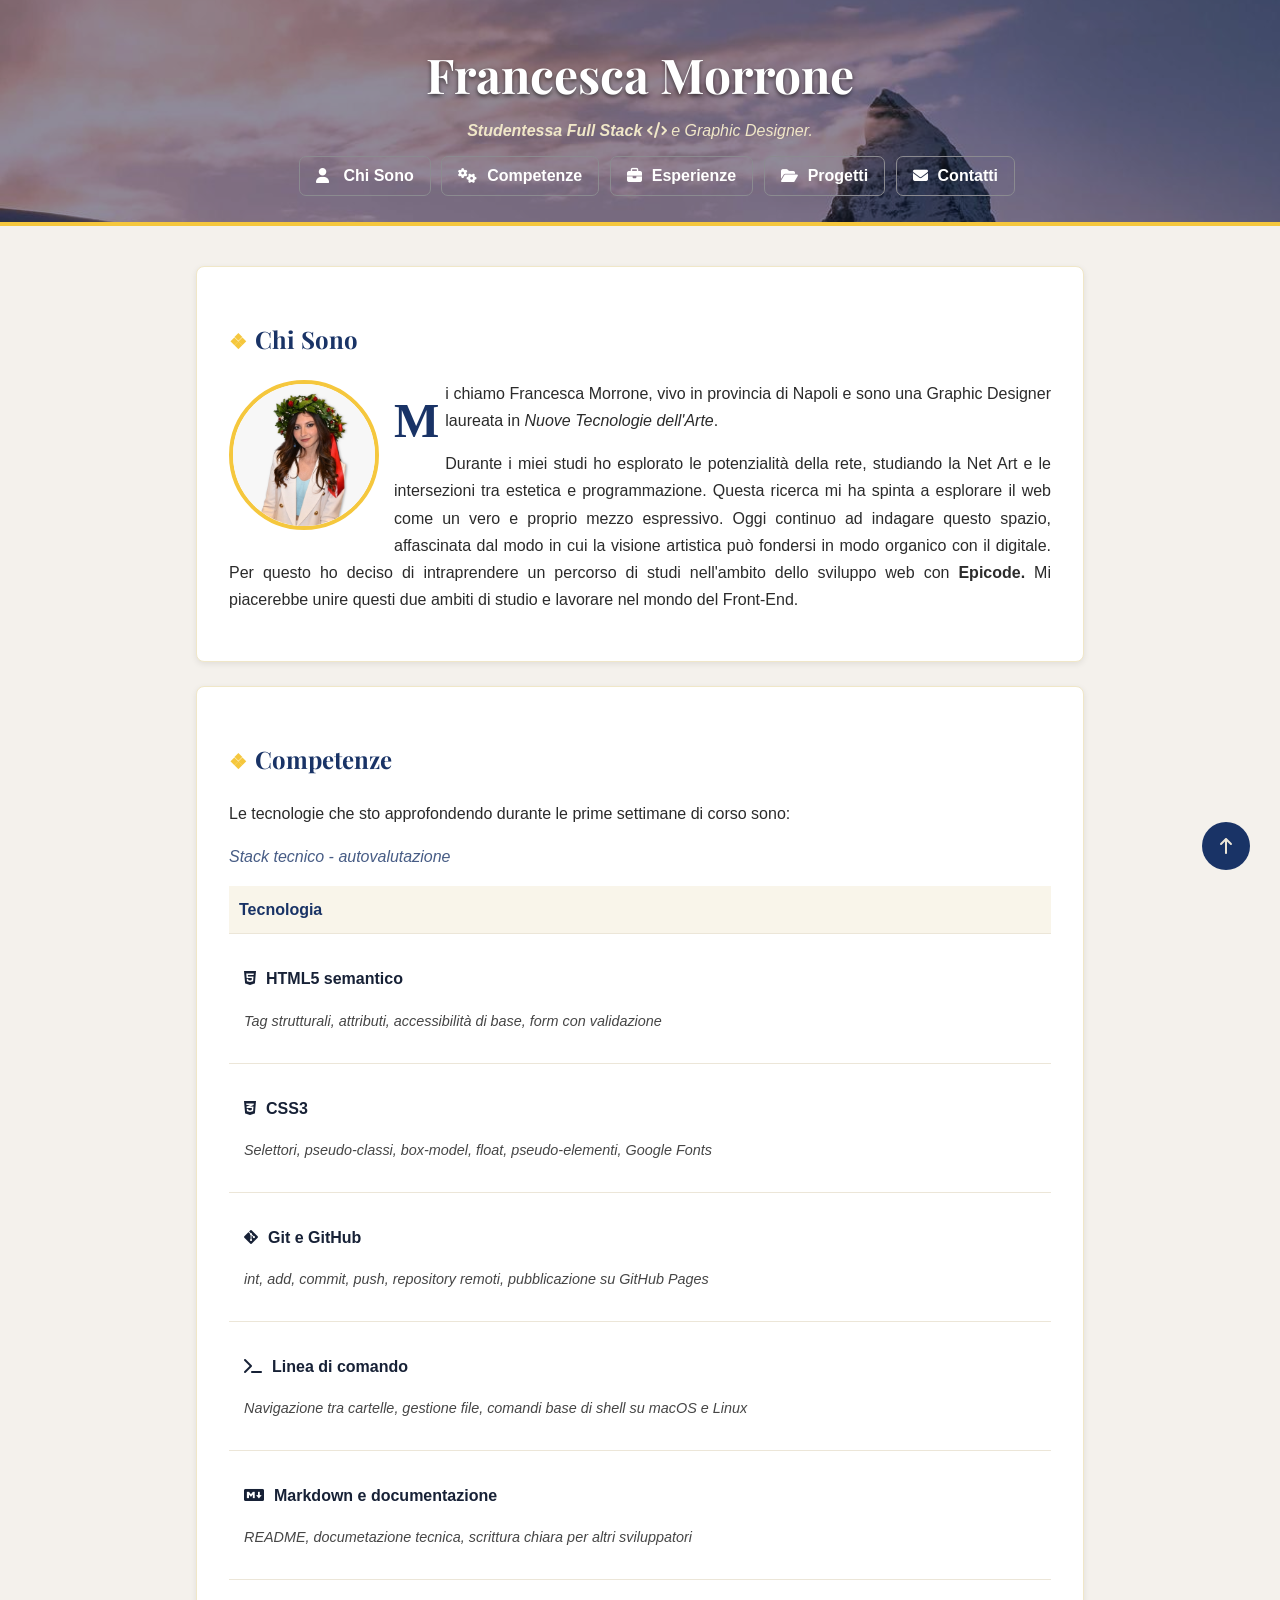
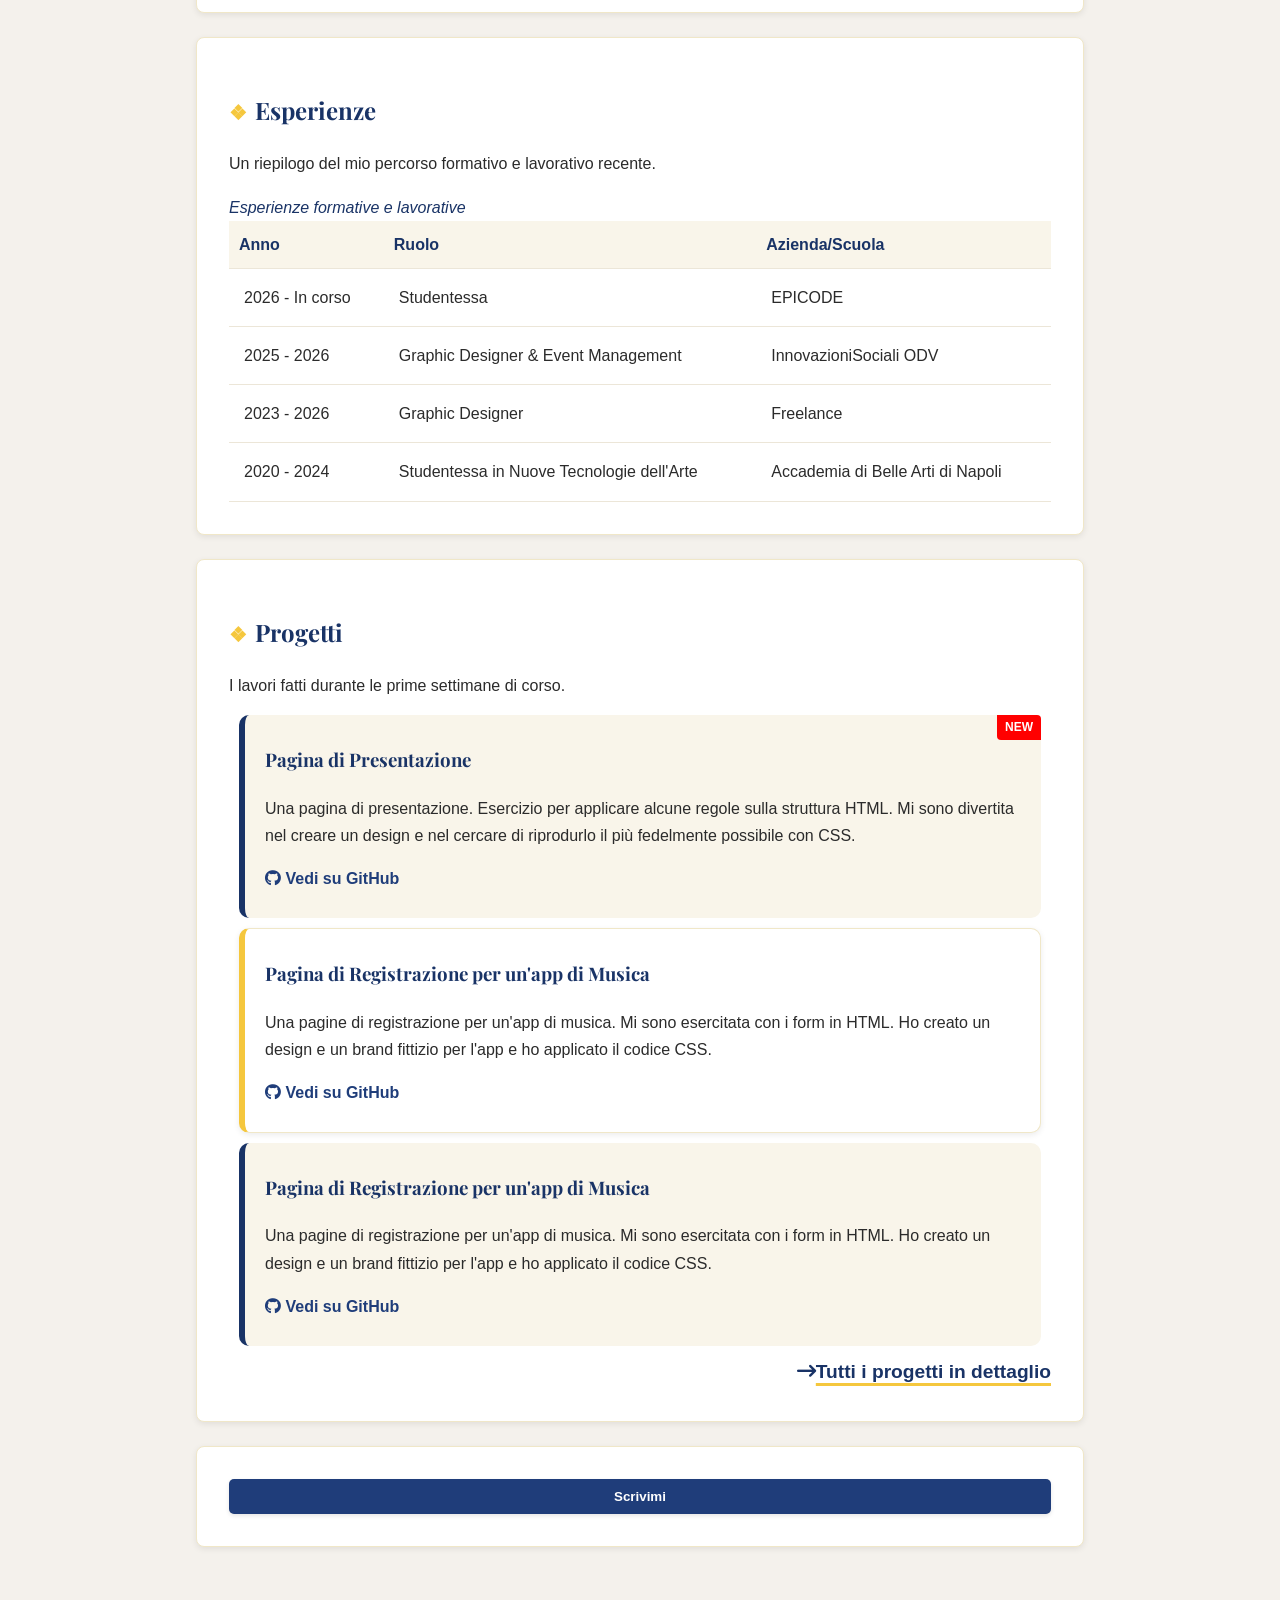
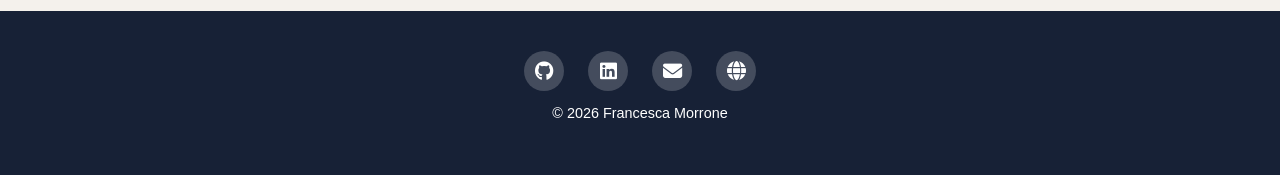
==== index.html @ 11be0e14 "start" ====
<!DOCTYPE html>
<html lang="it">

<head>
    <meta charset="UTF-8">
    <meta name="viewport" content="width=device-width, initial-scale=1.0">
    <title>Portfolio di Francesca Morrone</title>
    <link rel="stylesheet" href="assets/CSS/style.css" />
    <link rel="stylesheet" href="https://cdnjs.cloudflare.com/ajax/libs/font-awesome/6.5.2/css/all.min.css" />
</head>

<body>

    <!--blocco header-->
    <header id="site-header">
        <h1 id="start">Francesca Morrone</h1>
        <p class="tagline"><strong>Studentessa Full Stack <i class="fa-solid fa-code"></i></strong> e Graphic Designer.
        </p>
        <!--blocco nav-->
        <nav>
            <ul>
                <li><a href="#chi-sono"><i class="navbar-icons fa-solid fa-user"></i> Chi Sono</a></li>
                <li><a href="#competenze"><i class="navbar-icons fa-solid fa-gears"></i>Competenze</a></li>
                <li><a href="#esperienze"><i class="navbar-icons fa-solid fa-briefcase"></i>Esperienze</a></li>
                <li><a href="#progetti"><i class="navbar-icons fa-sharp fa-solid fa-folder-open"></i>Progetti</a></li>
                <li><a href="#contatti"><i class="navbar-icons fa-solid fa-envelope"></i>Contatti</a></li>
            </ul>
        </nav>
    </header>

    <!--blocco main-->
    <main>
        <!--section "chi sono"-->
        <section id="chi-sono">
            <h2>Chi Sono</h2>

            <img src="assets/IMG/avatar.png" alt="foto profilo" class="avatar" />

            <div>
                <p>Mi chiamo Francesca Morrone, vivo in provincia di Napoli e sono una Graphic Designer laureata in
                    <em>Nuove Tecnologie dell'Arte</em>.
                </p>
                <p>Durante i miei studi ho esplorato le potenzialità della rete, studiando la Net Art e le intersezioni
                    tra
                    estetica e programmazione. Questa ricerca mi ha spinta a esplorare il web come un vero e proprio
                    mezzo
                    espressivo. Oggi continuo ad indagare questo spazio, affascinata dal modo in cui la visione
                    artistica
                    può fondersi in modo organico con il digitale. Per questo ho deciso di intraprendere un percorso di
                    studi nell'ambito dello sviluppo web con <strong>Epicode.</strong> Mi piacerebbe unire questi due
                    ambiti
                    di studio e lavorare nel mondo del Front-End.</p>
            </div>
        </section>

        <!--section "competenze"-->
        <section id="competenze">
            <h2>Competenze</h2>
            <p>Le tecnologie che sto approfondendo durante le prime settimane di corso sono:</p>
            <p>Stack tecnico - autovalutazione</p>

            <div class="table-wrapper">
                <table class="tabella-competenze">
                    <thead>
                        <tr>
                            <th>Tecnologia</th>
                            <!-- <th>Livello</th> -->
                        </tr>
                    </thead>

                    <tbody>
                        <tr>
                            <td>
                                <p><i class="fa-brands fa-html5"></i>HTML5 semantico</p>
                                <p>Tag strutturali, attributi, accessibilità di base, form con validazione</p>
                            </td>
                            <!-- <td>
                            <div class="gray-bar">
                                <div class="first-bar"></div>
                            </div>
                        </td> -->
                        </tr>
                        <tr>
                            <td>
                                <p><i class="fa-brands fa-css3-alt"></i>CSS3</p>
                                <p>Selettori, pseudo-classi, box-model, float, pseudo-elementi, Google Fonts</p>
                            </td>
                            <!-- <td>
                            <div class="gray-bar">
                                <div class="second-bar"></div>
                            </div>
                        </td> -->
                        </tr>
                        <tr>
                            <td>
                                <p><i class="fa-brands fa-git-alt"></i>Git e GitHub</p>
                                <p>int, add, commit, push, repository remoti, pubblicazione su GitHub Pages</p>
                            </td>
                            <!-- <td>
                            <div class="gray-bar">
                                <div class="third-bar"></div>
                            </div>
                        </td> -->
                        </tr>
                        <tr>
                            <td>
                                <p><i class="fa-sharp fa-solid fa-terminal"></i>Linea di comando</p>
                                <p>Navigazione tra cartelle, gestione file, comandi base di shell su macOS e Linux</p>
                            </td>
                            <!-- <td>
                            <div class="gray-bar">
                                <div class="fifth-bar"></div>
                            </div>
                        </td> -->
                        </tr>
                        <tr>
                            <td>
                                <p><i class="fa-brands fa-markdown"></i>Markdown e documentazione</p>
                                <p>README, documetazione tecnica, scrittura chiara per altri sviluppatori</p>
                            </td>
                            <!-- <td>
                            <div class="gray-bar">
                                <div class="fifth-bar"></div>
                            </div>
                        </td> -->
                        </tr>
                    </tbody>
                </table>
            </div>

        </section>

        <!--section "esperienze"-->
        <section id="esperienze">
            <h2>Esperienze</h2>
            <p>Un riepilogo del mio percorso formativo e lavorativo recente.</p>

            <div class="table-wrapper">
                <table class="tabella-esperienze">
                    <caption>Esperienze formative e lavorative</caption>
                    <thead>
                        <tr>
                            <th>Anno</th>
                            <th>Ruolo</th>
                            <th>Azienda/Scuola</th>
                        </tr>
                    </thead>
                    <tbody>
                        <tr>
                            <td>2026 - In corso</td>
                            <td>Studentessa</td>
                            <td>EPICODE</td>
                        </tr>
                        <tr>
                            <td>2025 - 2026</td>
                            <td>Graphic Designer & Event Management</td>
                            <td>InnovazioniSociali ODV</td>
                        </tr>
                        <tr>
                            <td>2023 - 2026</td>
                            <td>Graphic Designer</td>
                            <td>Freelance</td>
                        </tr>
                        <tr>
                            <td>2020 - 2024</td>
                            <td>Studentessa in Nuove Tecnologie dell'Arte</td>
                            <td>Accademia di Belle Arti di Napoli</td>
                        </tr>
                    </tbody>
                </table>
            </div>
        </section>

        <!--section "Progetti"-->
        <section id="progetti">

            <h2>Progetti</h2>
            <p>I lavori fatti durante le prime settimane di corso.</p>

            <!--profetto n1-->
            <div class="card-progetto">
                <h3>Pagina di Presentazione</h3>
                <p>Una pagina di presentazione. Esercizio per applicare alcune regole sulla struttura HTML. Mi sono
                    divertita nel creare un design e nel cercare di riprodurlo il più fedelmente possibile con CSS.</p>
                <p><a class="github" href="https://github.com/francescamorrone/epicode-challenge-n1" target="_blank"><i
                            class="fa-brands fa-github"></i> Vedi su GitHub</a>
                </p>
            </div>
            <!--progetti n2-->
            <div class="card-progetto">
                <h3>Pagina di Registrazione per un'app di Musica</h3>
                <p>Una pagine di registrazione per un'app di musica. Mi sono esercitata con i form in HTML. Ho creato un
                    design e un brand fittizio per l'app e ho applicato il codice CSS.</p>
                <p><a class="github" href="https://github.com/francescamorrone/epicode-challenge-n2" target="_blank"><i
                            class="fa-brands fa-github"></i> Vedi su GitHub</a>
                </p>
            </div>
            <!--progetto n3-->
            <div class="card-progetto">
                <h3>Pagina di Registrazione per un'app di Musica</h3>
                <p>Una pagine di registrazione per un'app di musica. Mi sono esercitata con i form in HTML. Ho creato un
                    design e un brand fittizio per l'app e ho applicato il codice CSS.</p>
                <p><a class="github" href="https://github.com/francescamorrone/epicode-challenge-n2" target="_blank"><i
                            class="fa-brands fa-github"></i> Vedi su GitHub</a>
                </p>
            </div>
            <a id="other-projects" href="tutti-i-progetti.html"><i class="fa-solid fa-arrow-right-long"></i>Tutti i
                progetti in dettaglio</a>
        </section>

        <!--section "contatti"-->
        <section>
            <button id="apri-contatti">Scrivimi</button>
        </section>

    </main>

    <div id="overlay-contatti" class="overlay" hidden>
        <div class="modal">
            <button class="close" id="chiusi-contatti"><i class="fa-solid fa-x"></i></button>

            <h2 id="contatti">Contattami</h2>
            <p>Compila il form per scrivermi. Ti rispondo entro 24 ore.</p>

            <form action="#" method="POST">

                <label for="name">Nome</label>
                <br />
                <input type="text" id="name" placeholder="es. Mario Rossi" name="name" required>
                </br> <br />

                <label for="email">Email</label>
                </br>
                <input type="email" placeholder="es. email@gmail.it" name="email" required>
                </br><br />

                <label for="reason-contact">Motivo del contatto</label>
                </br>
                <select id="reason-contact" name="reason-contact">
                    <option value="" selected></option>
                    <option value="work">Lavorativo</option>
                    <option value="collab">Collaborazione</option>
                    <option value="question">Domande</option>
                </select>
                </br><br />

                <label for="date">Data preferita per la risposta</label>
                </br>
                <input type="date" id="date" name="date">
                </br><br />

                <label for="message">Messaggio</label>
                </br>
                <textarea name="message" id="message" rows="5" required
                    placeholder="Scrivi qui il tuo messaggio..."></textarea>
                </br></br>

                <input type="checkbox" id="accept" name="accept" required>
                <label for="accept">Accetto di essere ricontattato</label>
                </br><br />

                <button type="submit" id="submit-form"><i
                        class="button-icon fa-sharp fa-solid fa-paper-plane"></i>Invia</button>

            </form>
        </div>
    </div>

    <a href="#" class="back-to-top" aria-label="Torna in cima">
        <svg xmlns="http://www.w3.org/2000/svg" width="20" height="20" fill="currentColor"
            viewBox="0 0 640 640"><!--!Font Awesome Free v7.3.1 by @fontawesome - https://fontawesome.com License - https://fontawesome.com/license/free Copyright 2026 Fonticons, Inc.-->
            <path
                d="M342.6 73.4C330.1 60.9 309.8 60.9 297.3 73.4L137.3 233.4C124.8 245.9 124.8 266.2 137.3 278.7C149.8 291.2 170.1 291.2 182.6 278.7L288 173.3L288 544C288 561.7 302.3 576 320 576C337.7 576 352 561.7 352 544L352 173.3L457.4 278.7C469.9 291.2 490.2 291.2 502.7 278.7C515.2 266.2 515.2 245.9 502.7 233.4L342.7 73.4z" />
        </svg>
        </svg></a>

    <!--blocco footer-->
    <footer id="site-footer">
        <div id="footer-icons">
            <a href="#"><i class="fa-brands fa-github"></i></a>
            <a href="#"><i class="fa-brands fa-linkedin"></i></a>
            <a href="#"><i class="fa-solid fa-envelope"></i></a>
            <a href="#"><i class="fa-solid fa-globe"></i></a>
        </div>
        <p>© 2026 Francesca Morrone</p>
    </footer>
    <script src="assets/JS/script.js"></script>
</body>

</html>
---- assets/CSS/style.css ----
@import url('https://fonts.googleapis.com/css2?family=Playfair+Display:ital,wght@0,400..900;1,400..900&display=swap');

*,
*::before,
*::after {
    box-sizing: border-box;
}

html,
body {
    margin: 0;
    padding: 0;
    font-family: 'Inter', Arial, sans-serif;
    font-size: 16px;
    background-color: #f4f1ec;
    color: #2b2b2b;
    scroll-behavior: smooth;
}


::-webkit-scrollbar {
    width: 6px; /* Larghezza della barra di scorrimento verticale */
}

::-webkit-scrollbar-track {
    background: transparent;
    margin-block: 20px; 
}

::-webkit-scrollbar-thumb {
    background: #c5b476;
    border-radius: 10px;
}


img {
    max-width: 100%;
    height: auto;
}

.back-to-top {
    position: fixed;
    bottom: 30px;
    right: 30px;
    width: 48px;
    height: 48px;
    border-radius: 50%;
    background-color: #193366;
    color: #ECE6D8;
    z-index: 50;
    display: flex;
    justify-content: center;
    align-items: center;
    text-decoration: none;
}

.overlay {
    position: fixed;
    top: 0;
    left: 0;
    right: 0;
    bottom: 0;
    background: rgba(0, 0, 0, 0.5);
    z-index: 1000;

}

.modal {
    position: absolute;
    top: 50%;
    left: 50%;
    transform: translate(-50%, -50%);
    border-radius: 20px;
    box-shadow: 0 0 100px rgba(0, 0, 0, 0.5);
    border: 2px solid rgba(255, 255, 255, 0.18);
    background-color: #ECE6D8;
    padding: 30px 20px 20px 20px; 
    display: flex;
    align-items: center;
    justify-content: flex-start; 
    flex-direction: column;
    width: 90%;
    max-width: 480px;
    max-height: 90vh;
    overflow-y: auto; 
}

.modal label {
    font-size: 0.85rem;
    margin-top: 10px;
    margin-bottom: 3px;
}

.overlay[hidden] {
    display: none;
}

.close {
    position: absolute;
    top: 15px; 
    right: 15px;
    background: rgba(230, 109, 90, 0.285);
    color: rgb(206, 31, 31);
    font-size: 0.8rem;
    width: 25px;
    height: 25px; 
    padding: 0;
    border-radius: 50%;
    border: none;
    display: flex;
    justify-content: center;
    align-items: center;
    cursor: pointer;
	 transition: all 0.2s ease;
}

.close:hover {
    transform: scale(1.2);
    background-color: rgba(240, 95, 95, 0.822);
    color: white;
}

main {
    max-width: 920px;
    margin: 0 auto;
    padding: 40px 16px;
    line-height: 1.7;
}

main section {
    padding: 16px;
}

header {
    background-color: rgb(144, 144, 165);
    background-image: url(../IMG/header-bg.jpg);
    background-blend-mode: multiply;
    background-size: cover;
    background-position: center;
    color: #fff;
    text-align: center;
    /* padding: 60px 20px 40px; */
    padding: 20px 16px 20px;
    border-bottom: 4px solid hsl(45, 90%, 60%);
    position: sticky;
    top: 0;
    z-index: 100;
}

#site-header h1 {
    font-size: clamp(1.5rem,
            4vw,
            3rem);
    text-shadow: 0 2px 4px rgba(0, 0, 0, 0.6);
    margin-bottom: auto;
    color: #fff;
    font-family: 'Playfair Display', Georgia, serif;
}

h2,
h3 {
    font-family: 'Playfair Display', Georgia, serif;
    color: #193366;
}

nav a {
    color: #fff;
    font-weight: bold;
    text-decoration: none;
    border: 1px solid #8b8b90;
    padding: 10px 16px;
    border-radius: 7px;
    display: inline-block;
}

nav a:hover {
    background-color: hsl(45, 90%, 60%);
    color: #193366;
}

#site-header nav li {
    list-style-type: none;
    display: inline;
}

nav li {
    list-style-type: none;
}

#site-header nav li:not(#competenze) {
    margin-right: 6px;
}

.tagline {
    font-style: italic;
    color: #F0E7C8;
}

/*icone navbar*/
.navbar-icons,
.button-icon {
    font-size: 15px;
    padding-right: 10px;
}


/*cards*/
main section {
    padding: 32px;
    margin-bottom: 24px;
    background-color: #fff;
    border: 1px solid #F0E7C8;
    border-radius: 8px;
    box-shadow: 0 2px 6px rgba(0, 0, 0, 0.08);
}

/* main section:first-child {
    margin-top: -100px;
} */

/*rombo*/
main section h2::before {
    content: '\2756';
    color: hsl(45, 90%, 60%);
    padding-right: 8px;
    font-size: 20px;
}


/*sezione "chi sono"*/

.avatar {
    width: 150px;
    height: 150px;
    border: 4px solid hsl(45, 90%, 60%);
    border-radius: 50%;
    display: block;
    margin: 0 auto 16px;
}

#competenze {
    clear: both;
}

#chi-sono {
    background-color: #ffffff;
    text-align: justify;
}

#chi-sono p:first-of-type::first-letter {
    font-size: 3rem;
    font-family: 'Inter';
    float: left;
    font-weight: bold;
    margin-right: 6px;
    color: #193366;
}

/*sezione competenze*/

#competenze td p:first-child {
    color: #172136;
    font-weight: bold;
}

#competenze p:nth-child(3) {
    color: #475C85;
    font-style: italic;
}

.tabella-competenze p:nth-child(2) {
    color: rgb(70, 70, 70);
    font-style: italic;
    font-size: 0.9rem;
}

table,
#esperienza {
    width: 100%;
    border-collapse: collapse;
}


.tabella-competenze {
    border-bottom: 1px solid #ECE6D8;
    padding: 15px;
}

td {
    border-bottom: 1px solid #ECE6D8;
    padding: 15px;
}

th {
    color: #193366;
    text-align: left;
    background-color: #F9F5EA;
    padding: 10px;
    border-bottom: 1px solid #ECE6D8;
}


.tabella-competenze tr th:first-child {
    width: 40%;
}

.tabella-competenze tr th:last-child {
    width: 60%;
}

.tabella-competenze i {
    padding-right: 10px;
}

/* .gray-bar {
    height: 15px;
    border-radius: 20px;
    background-color: #ECE6D8;
}

.first-bar,
.second-bar,
.third-bar,
.forth-bar,
.fifth-bar {
    height: 15px;
    border-radius: 20px;
    width: 80%;
    background-color: hsl(45, 90%, 60%);
}

.second-bar {
    width: 70%;
}

.third-bar {
    width: 50%;
}

.forth-bar {
    width: 40%;
}

.fifth-bar {
    width: 60%;
} */

#esperienze caption {
    text-align: left;
    color: #193366;
    font-style: italic;
}

/*progetti*/

.github {
    color: #1F3D7A;
    font-weight: bold;
    text-decoration: none;
}

.github:hover {
    border-bottom: 3px solid hsl(45, 90%, 60%);
    ;
}

.card-progetto {
    position: relative;
}

#progetti div:first-of-type h3::after {
    content: "NEW";
    font-family: 'Inter', Arial, sans-serif;
    padding: 2px 8px;
    margin-left: 12px;
    background-color: red;
    color: #ffffff;
    border-radius: 0 4px 0 4px;
    font-size: 0.75rem;
    position: absolute;
    top: 0;
    right: 0;
}

#other-projects {
    display: block;
    text-align: right;
    color: #193366;
    font-weight: bold;
    font-size: 1.2rem;
    text-decoration: underline;
    text-decoration-thickness: 3px;
    text-decoration-color: hsl(45, 90%, 60%);
    text-underline-offset: 5px;
}

#other-projects:visited {
    color: #193366;
}


#progetti div:nth-of-type(odd) {
    background-color: #F9F5EA;
    border-radius: 10px;
    padding: 10px 20px;
    margin: 10px;
    border-left: 6px solid #193366;
}

#progetti div:nth-of-type(even) {
    background-color: #fff;
    box-shadow: 0 2px 6px rgba(0, 0, 0, 0.08);
    border: 1px solid #F0E7C8;
    border-radius: 10px;
    padding: 10px 20px;
    margin: 10px;
    border-left: 6px solid hsl(45, 90%, 60%);
}

/*form*/

form {
    width: 100%;
}

label:not(:last-of-type) {
    font-weight: bold;
    color: #1F3D7A;
}

input,
textarea,
select {
    font-size: 16px;
    width: 100%;
    background-color: #f4f1ec;
    border-style: none;
    border: 1px solid #b6af9d;
    padding: 10px;
    border-radius: 5px;
}

input:focus,
textarea:focus,
select:focus {
    background-color: #fff;
    border: 1px solid #193366;

}

::placeholder {
    color: #A39B87;
    font-family: 'Inter', Arial, sans-serif;
    font-style: italic;
}

input[type='checkbox'] {
    width: auto;
}

button {
    width: 100%;
    color: white;
    background-color: hsl(220, 60%, 30%);
    font-weight: bold;
    border-radius: 5px;
    padding: 10px 25px;
    border: none;
    box-shadow: 0 2px 4px rgba(0, 0, 0, 0.1);
}

button:hover {
    background-color: hsl(220, 60%, 45%);
    box-shadow: 0 4px 8px rgba(0, 0, 0, 0.15);
}


/*footer*/
#site-footer {
    background-color: #172136;
    color: #ffffff;
    text-align: center;
    font-size: 0.9rem;
}

#footer-icons {
    text-align: center;
}

#footer-icons a i {
    color: #fff;
    border-radius: 50%;
    display: inline-block;
    margin: 0 10px;
    font-size: 1.2rem;
    background-color: rgba(255, 255, 255, 0.193);
    width: 40px;
    height: 40px;
    line-height: 40px;
    text-align: center;

    text-decoration: none;
}

#footer-icons i:hover {
    background-color: hsl(45, 90%, 60%);
    color: #172136;
}


footer {
    padding: 40px 20px;
}

.table-wrapper {
    overflow-x: auto;
}

table {
    min-width: 480px;
}



@media (min-width: 768px) {
    header {
        padding: 10px;
    }

    ;

    main {
        padding: 40px 20px;
    }

    section {
        padding: 32px;
    }

    .avatar {
        float: left;
        margin-right: 15px;
    }

    .modal form,
    .modal form button {
        width: 100%;
    }
}

@media (min-width: 1200px) {
    section {
        max-width: 920px;
    }
}
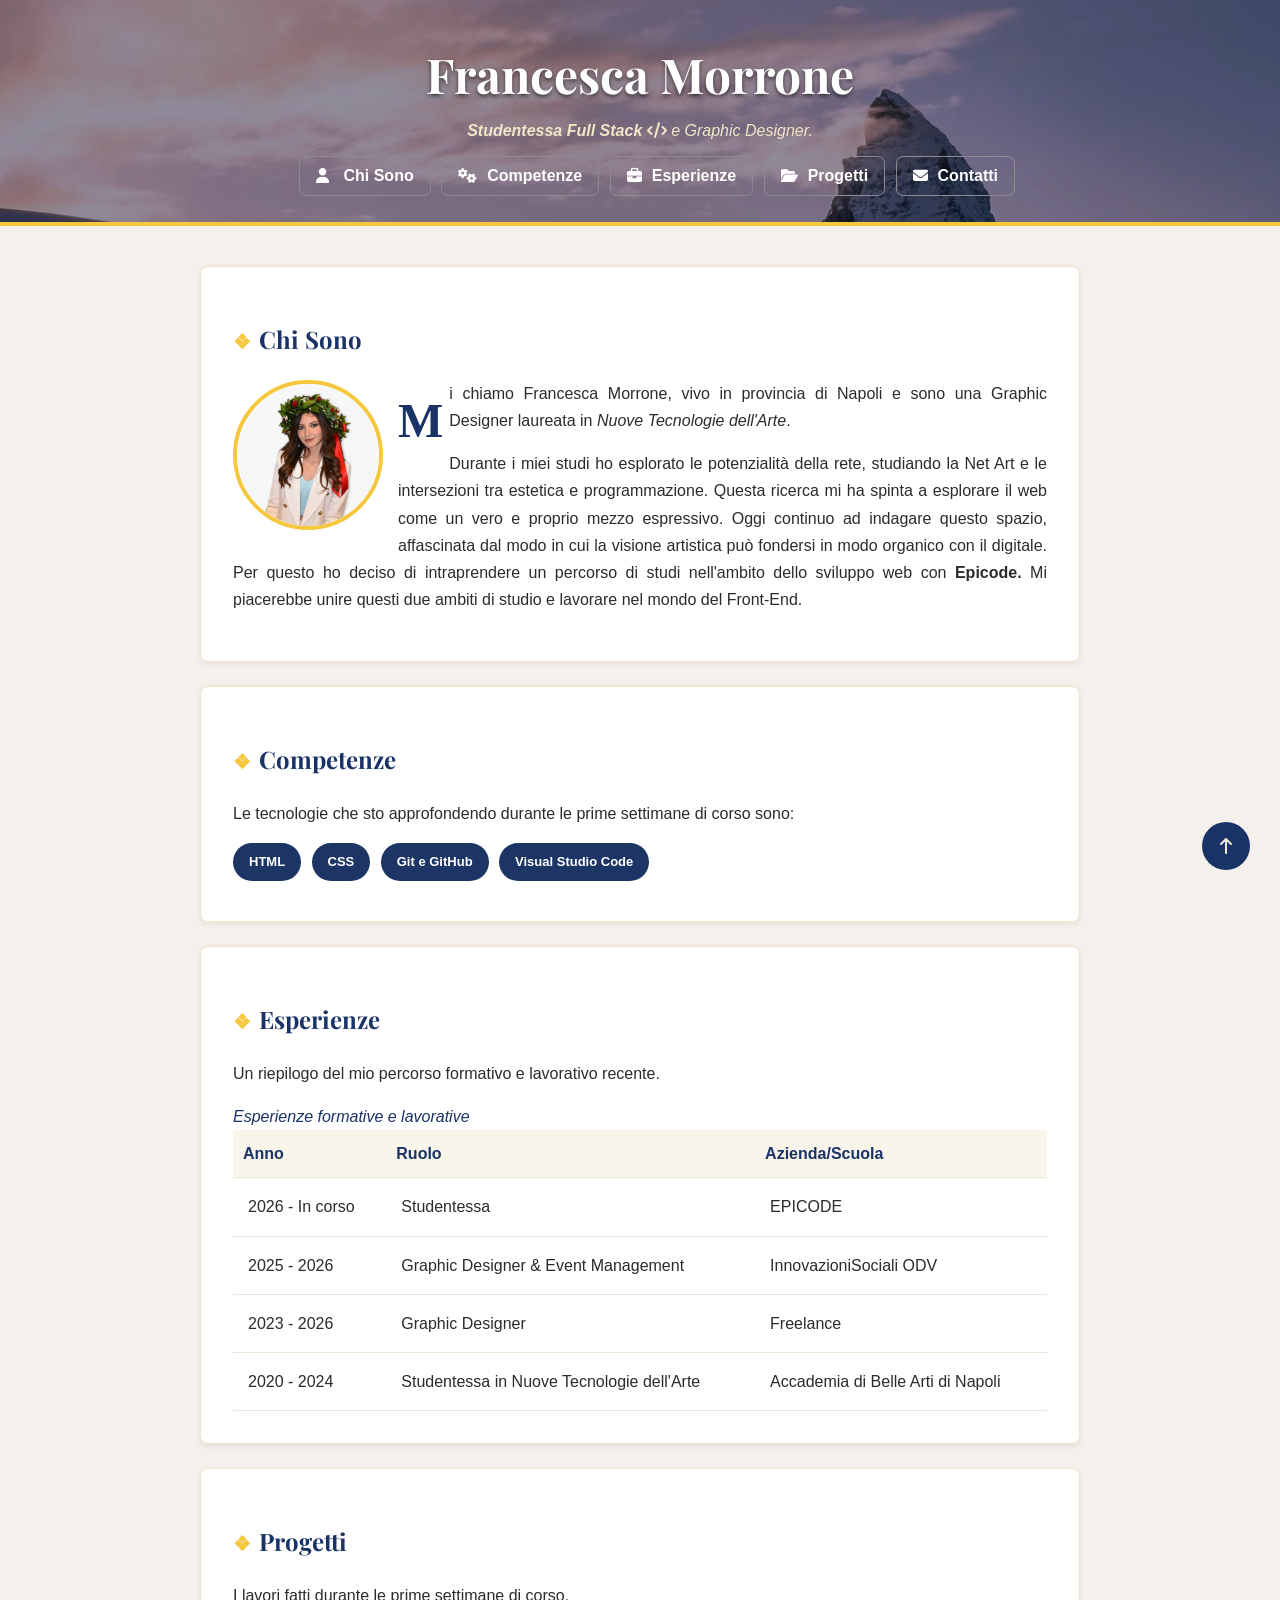
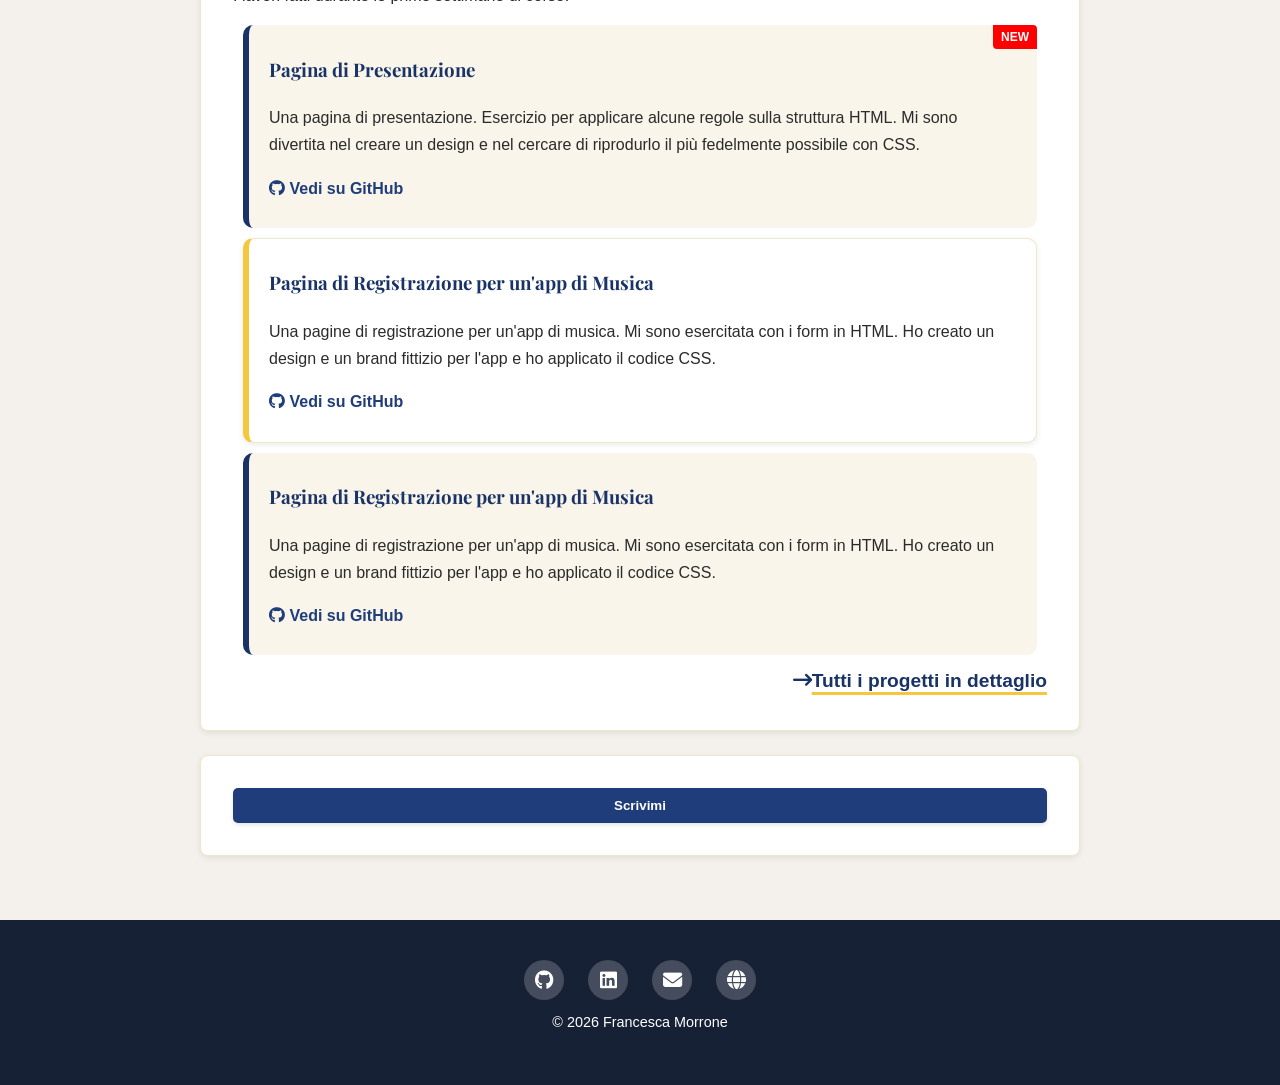
==== commit 0f31c9c3: "modificata sezione commpetenze: aggiunte checkbox" ====
--- a/index.html
+++ b/index.html
@@ -57,77 +57,14 @@
         <section id="competenze">
             <h2>Competenze</h2>
             <p>Le tecnologie che sto approfondendo durante le prime settimane di corso sono:</p>
-            <p>Stack tecnico - autovalutazione</p>
-
-            <div class="table-wrapper">
-                <table class="tabella-competenze">
-                    <thead>
-                        <tr>
-                            <th>Tecnologia</th>
-                            <!-- <th>Livello</th> -->
-                        </tr>
-                    </thead>
-
-                    <tbody>
-                        <tr>
-                            <td>
-                                <p><i class="fa-brands fa-html5"></i>HTML5 semantico</p>
-                                <p>Tag strutturali, attributi, accessibilità di base, form con validazione</p>
-                            </td>
-                            <!-- <td>
-                            <div class="gray-bar">
-                                <div class="first-bar"></div>
-                            </div>
-                        </td> -->
-                        </tr>
-                        <tr>
-                            <td>
-                                <p><i class="fa-brands fa-css3-alt"></i>CSS3</p>
-                                <p>Selettori, pseudo-classi, box-model, float, pseudo-elementi, Google Fonts</p>
-                            </td>
-                            <!-- <td>
-                            <div class="gray-bar">
-                                <div class="second-bar"></div>
-                            </div>
-                        </td> -->
-                        </tr>
-                        <tr>
-                            <td>
-                                <p><i class="fa-brands fa-git-alt"></i>Git e GitHub</p>
-                                <p>int, add, commit, push, repository remoti, pubblicazione su GitHub Pages</p>
-                            </td>
-                            <!-- <td>
-                            <div class="gray-bar">
-                                <div class="third-bar"></div>
-                            </div>
-                        </td> -->
-                        </tr>
-                        <tr>
-                            <td>
-                                <p><i class="fa-sharp fa-solid fa-terminal"></i>Linea di comando</p>
-                                <p>Navigazione tra cartelle, gestione file, comandi base di shell su macOS e Linux</p>
-                            </td>
-                            <!-- <td>
-                            <div class="gray-bar">
-                                <div class="fifth-bar"></div>
-                            </div>
-                        </td> -->
-                        </tr>
-                        <tr>
-                            <td>
-                                <p><i class="fa-brands fa-markdown"></i>Markdown e documentazione</p>
-                                <p>README, documetazione tecnica, scrittura chiara per altri sviluppatori</p>
-                            </td>
-                            <!-- <td>
-                            <div class="gray-bar">
-                                <div class="fifth-bar"></div>
-                            </div>
-                        </td> -->
-                        </tr>
-                    </tbody>
-                </table>
-            </div>
-
+            <input type="checkbox" id="checkbox-html">
+            <label for="checkbox-html">HTML</label>
+            <input type="checkbox" id="checkbox-css">
+            <label for="checkbox-css">CSS</label>
+            <input type="checkbox" id="checkbox-git">
+            <label for="checkbox-git">Git e GitHub</label>
+            <input type="checkbox" id="checkbox-vscode">
+            <label for="checkbox-vscode">Visual Studio Code</label>
         </section>
 
         <!--section "esperienze"-->
--- a/assets/CSS/style.css
+++ b/assets/CSS/style.css
@@ -19,12 +19,13 @@
 
 
 ::-webkit-scrollbar {
-    width: 6px; /* Larghezza della barra di scorrimento verticale */
+    width: 6px;
+    /* Larghezza della barra di scorrimento verticale */
 }
 
 ::-webkit-scrollbar-track {
     background: transparent;
-    margin-block: 20px; 
+    margin-block: 20px;
 }
 
 ::-webkit-scrollbar-thumb {
@@ -74,15 +75,15 @@
     box-shadow: 0 0 100px rgba(0, 0, 0, 0.5);
     border: 2px solid rgba(255, 255, 255, 0.18);
     background-color: #ECE6D8;
-    padding: 30px 20px 20px 20px; 
+    padding: 30px 20px 20px 20px;
     display: flex;
     align-items: center;
-    justify-content: flex-start; 
+    justify-content: flex-start;
     flex-direction: column;
     width: 90%;
     max-width: 480px;
     max-height: 90vh;
-    overflow-y: auto; 
+    overflow-y: auto;
 }
 
 .modal label {
@@ -97,13 +98,13 @@
 
 .close {
     position: absolute;
-    top: 15px; 
+    top: 15px;
     right: 15px;
     background: rgba(230, 109, 90, 0.285);
     color: rgb(206, 31, 31);
     font-size: 0.8rem;
     width: 25px;
-    height: 25px; 
+    height: 25px;
     padding: 0;
     border-radius: 50%;
     border: none;
@@ -111,7 +112,7 @@
     justify-content: center;
     align-items: center;
     cursor: pointer;
-	 transition: all 0.2s ease;
+    transition: all 0.2s ease;
 }
 
 .close:hover {
@@ -214,9 +215,6 @@
     box-shadow: 0 2px 6px rgba(0, 0, 0, 0.08);
 }
 
-/* main section:first-child {
-    margin-top: -100px;
-} */
 
 /*rombo*/
 main section h2::before {
@@ -257,35 +255,37 @@
 }
 
 /*sezione competenze*/
-
-#competenze td p:first-child {
-    color: #172136;
-    font-weight: bold;
-}
-
-#competenze p:nth-child(3) {
-    color: #475C85;
-    font-style: italic;
-}
-
-.tabella-competenze p:nth-child(2) {
-    color: rgb(70, 70, 70);
-    font-style: italic;
-    font-size: 0.9rem;
-}
-
+/* Nasconde le checkbox predefinite */
+    #competenze input[type="checkbox"] {
+        display: none;
+    }
+
+    #competenze label {
+        display: inline-block;
+        background-color: #1d3564; /* Blu scuro */
+        color: #ffffff;
+        padding: 8px 16px;
+        border-radius: 20px;
+        font-weight: bold;
+        font-size: 13px;
+        margin-right: 6px;
+        margin-bottom: 8px;
+        cursor: pointer;
+    }
+
+    /* Stile per l'etichetta quando la checkbox è selezionata */
+    #competenze input[type="checkbox"]:checked + label {
+        background-color: #f6b419;
+        color: #1d3564;
+    }
+
+/* sezione esperienze */
 table,
 #esperienza {
     width: 100%;
     border-collapse: collapse;
 }
 
-
-.tabella-competenze {
-    border-bottom: 1px solid #ECE6D8;
-    padding: 15px;
-}
-
 td {
     border-bottom: 1px solid #ECE6D8;
     padding: 15px;
@@ -299,51 +299,6 @@
     border-bottom: 1px solid #ECE6D8;
 }
 
-
-.tabella-competenze tr th:first-child {
-    width: 40%;
-}
-
-.tabella-competenze tr th:last-child {
-    width: 60%;
-}
-
-.tabella-competenze i {
-    padding-right: 10px;
-}
-
-/* .gray-bar {
-    height: 15px;
-    border-radius: 20px;
-    background-color: #ECE6D8;
-}
-
-.first-bar,
-.second-bar,
-.third-bar,
-.forth-bar,
-.fifth-bar {
-    height: 15px;
-    border-radius: 20px;
-    width: 80%;
-    background-color: hsl(45, 90%, 60%);
-}
-
-.second-bar {
-    width: 70%;
-}
-
-.third-bar {
-    width: 50%;
-}
-
-.forth-bar {
-    width: 40%;
-}
-
-.fifth-bar {
-    width: 60%;
-} */
 
 #esperienze caption {
     text-align: left;
@@ -527,7 +482,6 @@
         padding: 10px;
     }
 
-    ;
 
     main {
         padding: 40px 20px;
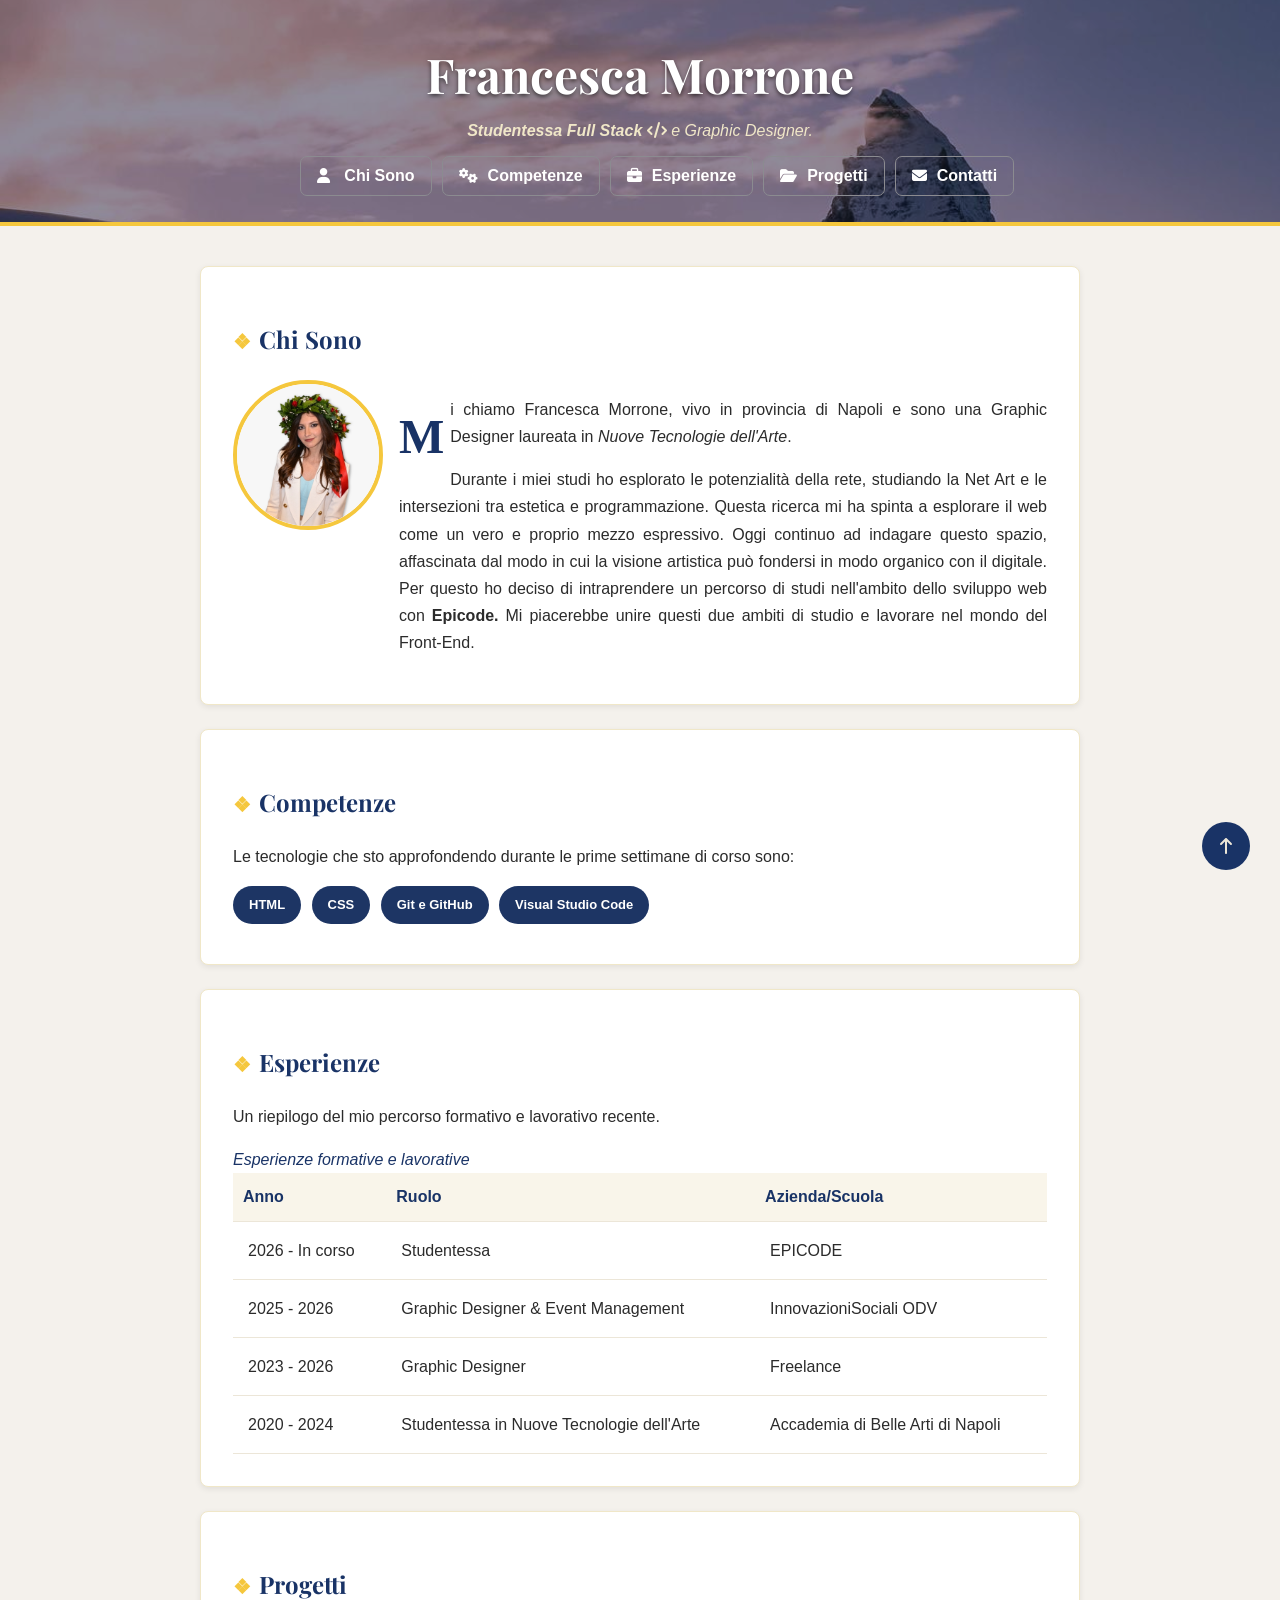
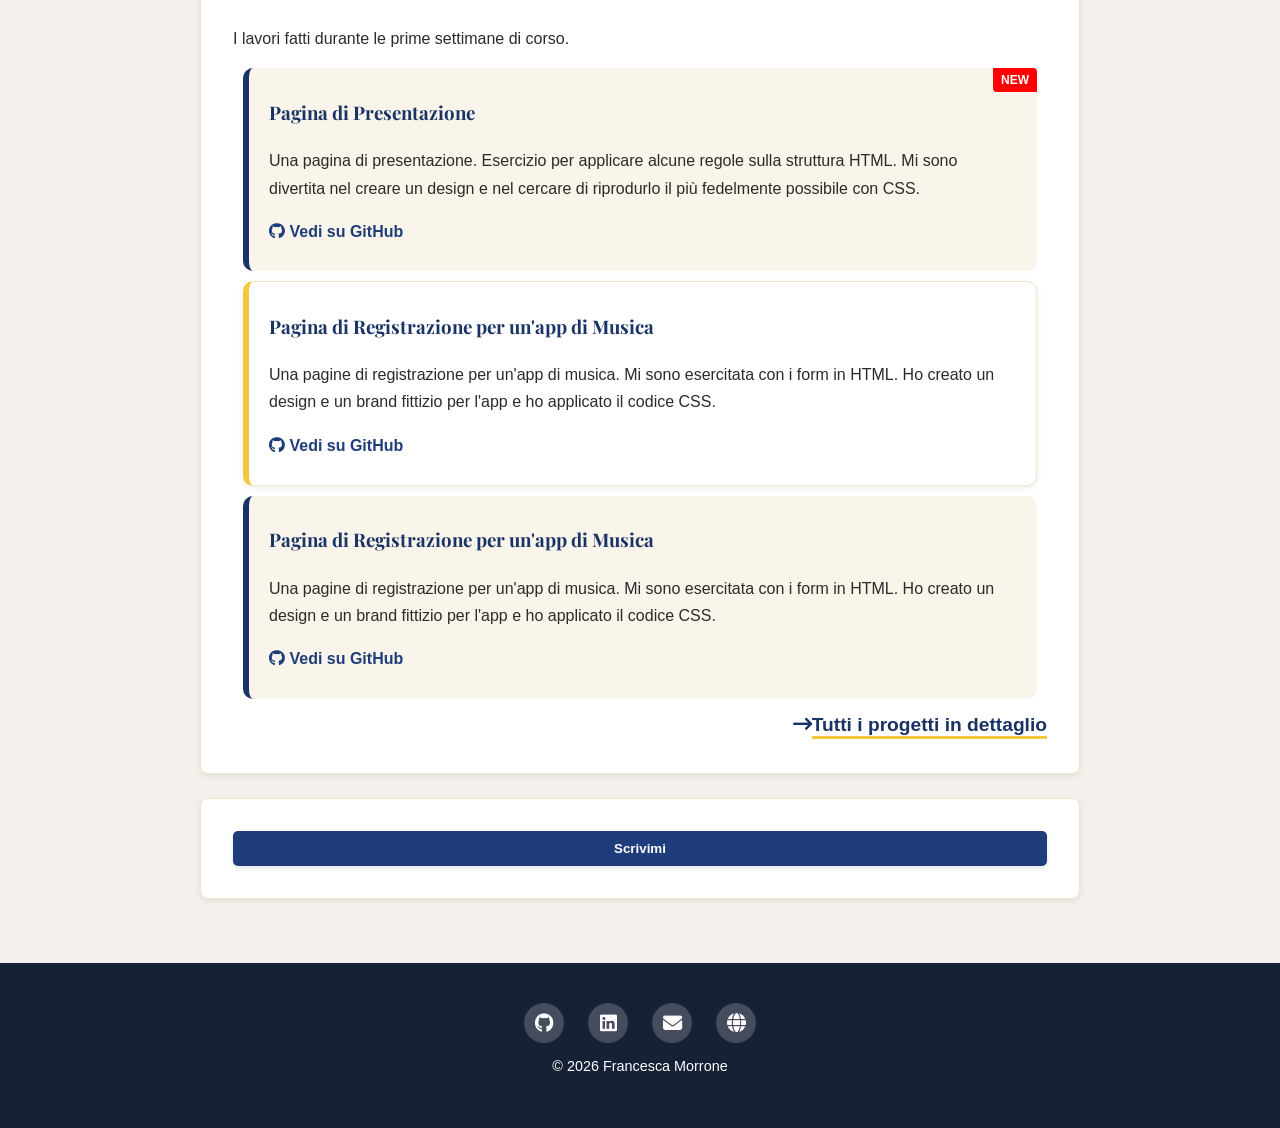
==== commit b4914bb1: "aggiunto flexbox alla sezione bio" ====
--- a/index.html
+++ b/index.html
@@ -33,23 +33,26 @@
         <!--section "chi sono"-->
         <section id="chi-sono">
             <h2>Chi Sono</h2>
-
-            <img src="assets/IMG/avatar.png" alt="foto profilo" class="avatar" />
-
-            <div>
-                <p>Mi chiamo Francesca Morrone, vivo in provincia di Napoli e sono una Graphic Designer laureata in
-                    <em>Nuove Tecnologie dell'Arte</em>.
-                </p>
-                <p>Durante i miei studi ho esplorato le potenzialità della rete, studiando la Net Art e le intersezioni
-                    tra
-                    estetica e programmazione. Questa ricerca mi ha spinta a esplorare il web come un vero e proprio
-                    mezzo
-                    espressivo. Oggi continuo ad indagare questo spazio, affascinata dal modo in cui la visione
-                    artistica
-                    può fondersi in modo organico con il digitale. Per questo ho deciso di intraprendere un percorso di
-                    studi nell'ambito dello sviluppo web con <strong>Epicode.</strong> Mi piacerebbe unire questi due
-                    ambiti
-                    di studio e lavorare nel mondo del Front-End.</p>
+            <div class="bio">
+                <img src="assets/IMG/avatar.png" alt="foto profilo" class="avatar" />
+                <div class="text">
+                    <p>Mi chiamo Francesca Morrone, vivo in provincia di Napoli e sono una Graphic Designer laureata in
+                        <em>Nuove Tecnologie dell'Arte</em>.
+                    </p>
+                    <p>Durante i miei studi ho esplorato le potenzialità della rete, studiando la Net Art e le
+                        intersezioni
+                        tra
+                        estetica e programmazione. Questa ricerca mi ha spinta a esplorare il web come un vero e proprio
+                        mezzo
+                        espressivo. Oggi continuo ad indagare questo spazio, affascinata dal modo in cui la visione
+                        artistica
+                        può fondersi in modo organico con il digitale. Per questo ho deciso di intraprendere un percorso
+                        di
+                        studi nell'ambito dello sviluppo web con <strong>Epicode.</strong> Mi piacerebbe unire questi
+                        due
+                        ambiti
+                        di studio e lavorare nel mondo del Front-End.</p>
+                </div>
             </div>
         </section>
 
--- a/assets/CSS/style.css
+++ b/assets/CSS/style.css
@@ -33,12 +33,12 @@
     border-radius: 10px;
 }
 
-
 img {
     max-width: 100%;
     height: auto;
 }
 
+/* bottone per tornare in alto */
 .back-to-top {
     position: fixed;
     bottom: 30px;
@@ -55,6 +55,7 @@
     text-decoration: none;
 }
 
+/* form modale */
 .overlay {
     position: fixed;
     top: 0;
@@ -140,7 +141,6 @@
     background-position: center;
     color: #fff;
     text-align: center;
-    /* padding: 60px 20px 40px; */
     padding: 20px 16px 20px;
     border-bottom: 4px solid hsl(45, 90%, 60%);
     position: sticky;
@@ -164,6 +164,13 @@
     color: #193366;
 }
 
+nav ul {
+    display: flex;
+    flex-wrap: wrap;
+    justify-content: center;
+    gap: 4px;
+}
+
 nav a {
     color: #fff;
     font-weight: bold;
@@ -227,18 +234,21 @@
 
 /*sezione "chi sono"*/
 
+.bio {
+    display: flex;
+    flex-direction: column;
+    gap: 16px;
+}
+
 .avatar {
     width: 150px;
     height: 150px;
     border: 4px solid hsl(45, 90%, 60%);
     border-radius: 50%;
     display: block;
-    margin: 0 auto 16px;
-}
-
-#competenze {
-    clear: both;
-}
+    margin: 0 auto;
+}
+
 
 #chi-sono {
     background-color: #ffffff;
@@ -482,6 +492,15 @@
         padding: 10px;
     }
 
+    .bio {
+        flex-direction: row;
+        align-items: flex-start;
+    }
+
+    .avatar {
+        margin:0;
+        flex-shrink: 0;
+    }
 
     main {
         padding: 40px 20px;
@@ -489,11 +508,6 @@
 
     section {
         padding: 32px;
-    }
-
-    .avatar {
-        float: left;
-        margin-right: 15px;
     }
 
     .modal form,
@@ -501,9 +515,3 @@
         width: 100%;
     }
 }
-
-@media (min-width: 1200px) {
-    section {
-        max-width: 920px;
-    }
-}
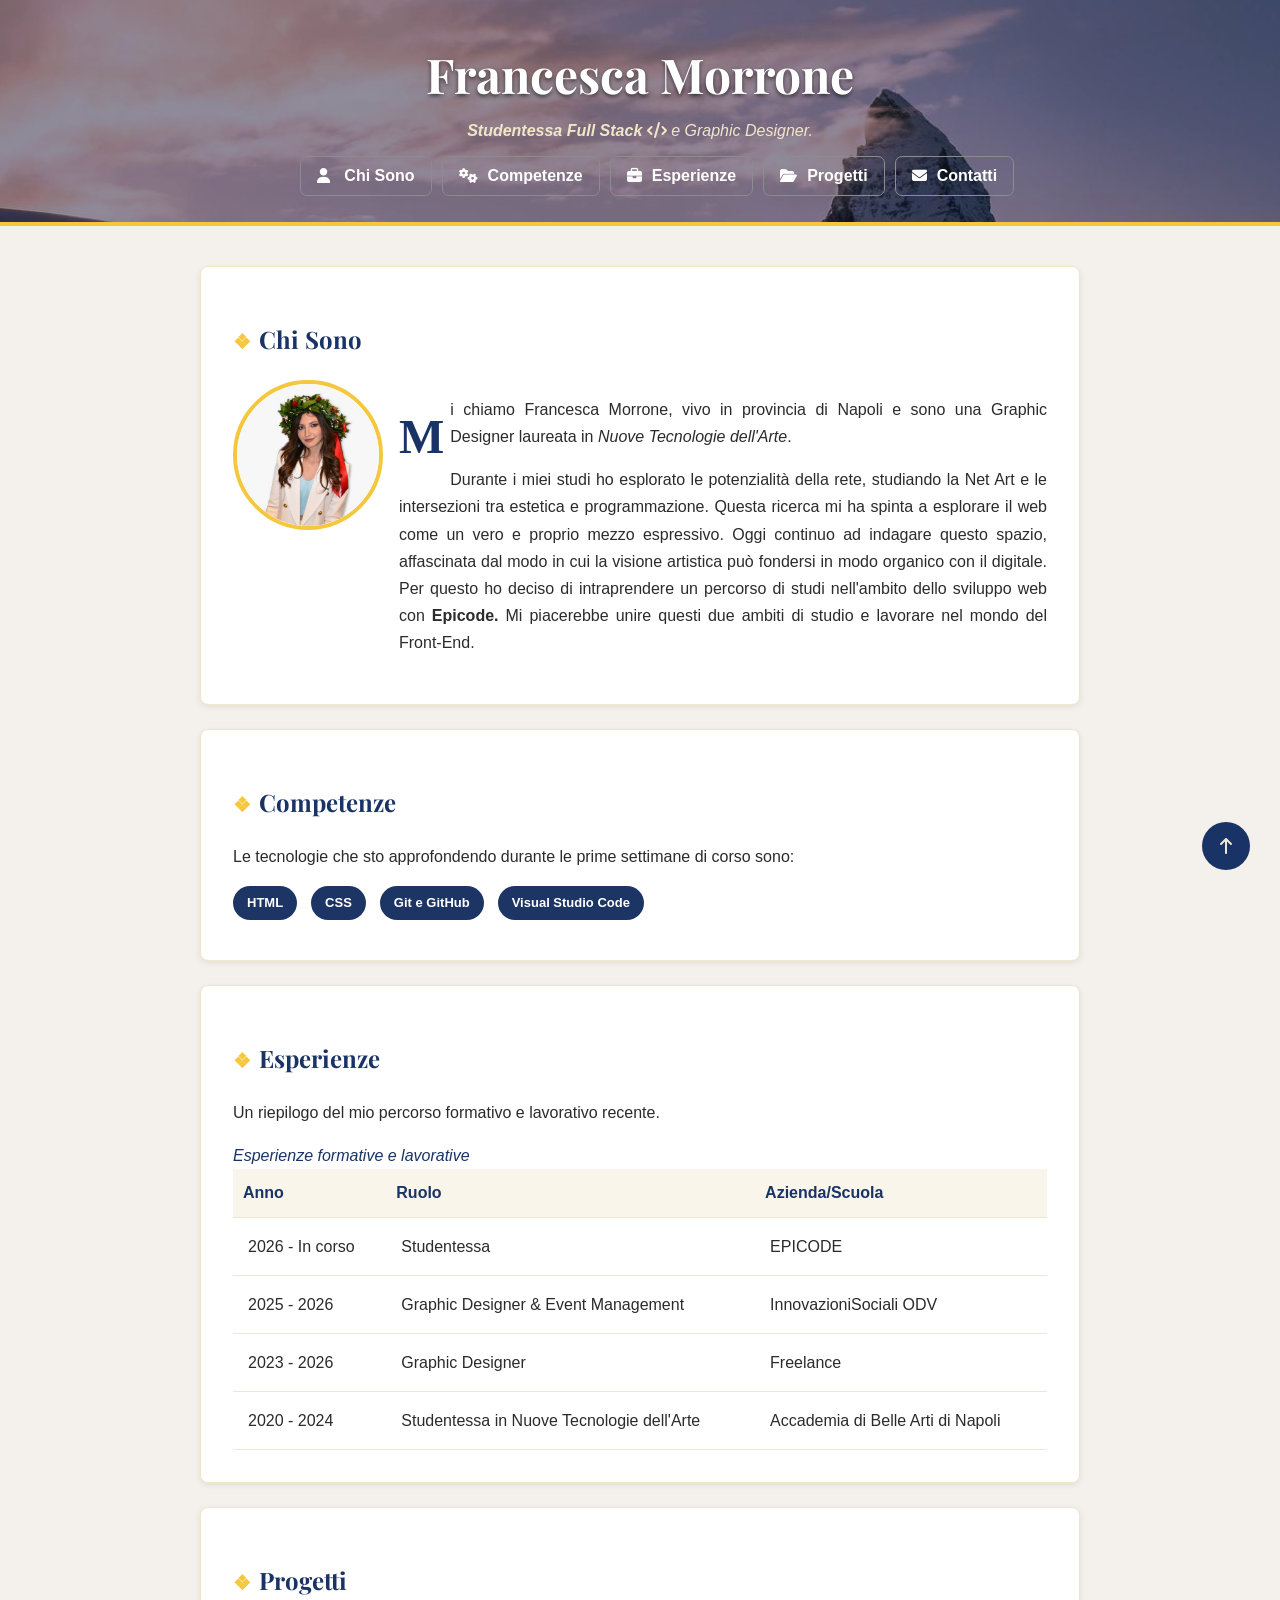
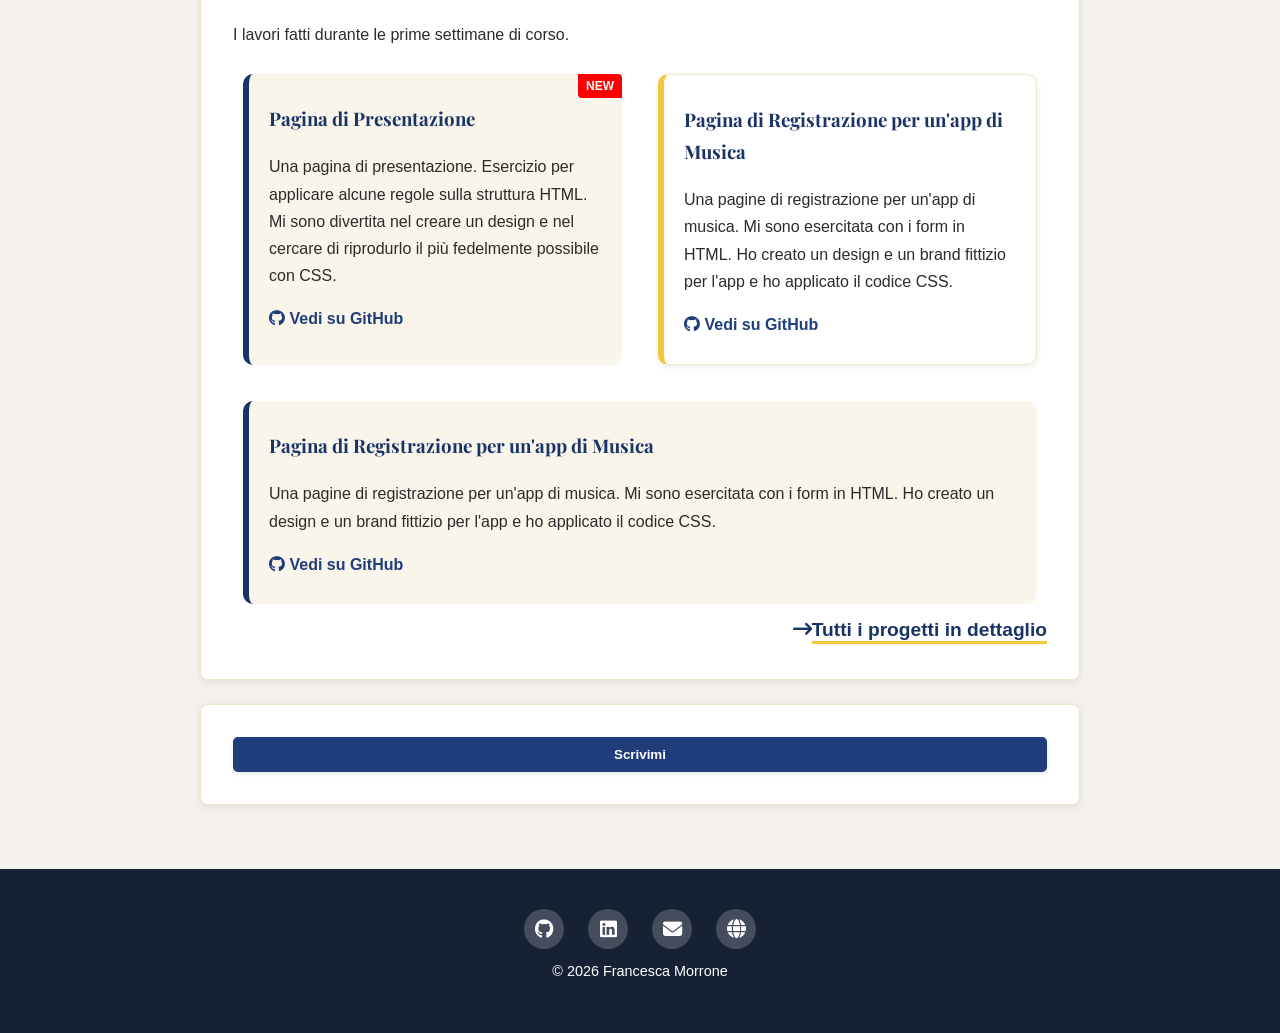
==== commit 2f57fbe7: "aggiunto flexbx a sezione progetti" ====
--- a/index.html
+++ b/index.html
@@ -60,14 +60,16 @@
         <section id="competenze">
             <h2>Competenze</h2>
             <p>Le tecnologie che sto approfondendo durante le prime settimane di corso sono:</p>
-            <input type="checkbox" id="checkbox-html">
-            <label for="checkbox-html">HTML</label>
-            <input type="checkbox" id="checkbox-css">
-            <label for="checkbox-css">CSS</label>
-            <input type="checkbox" id="checkbox-git">
-            <label for="checkbox-git">Git e GitHub</label>
-            <input type="checkbox" id="checkbox-vscode">
-            <label for="checkbox-vscode">Visual Studio Code</label>
+            <div class="skill-list">
+                <input type="checkbox" id="checkbox-html">
+                <label for="checkbox-html">HTML</label>
+                <input type="checkbox" id="checkbox-css">
+                <label for="checkbox-css">CSS</label>
+                <input type="checkbox" id="checkbox-git">
+                <label for="checkbox-git">Git e GitHub</label>
+                <input type="checkbox" id="checkbox-vscode">
+                <label for="checkbox-vscode">Visual Studio Code</label>
+            </div>
         </section>
 
         <!--section "esperienze"-->
@@ -117,32 +119,37 @@
             <h2>Progetti</h2>
             <p>I lavori fatti durante le prime settimane di corso.</p>
 
-            <!--profetto n1-->
-            <div class="card-progetto">
-                <h3>Pagina di Presentazione</h3>
-                <p>Una pagina di presentazione. Esercizio per applicare alcune regole sulla struttura HTML. Mi sono
-                    divertita nel creare un design e nel cercare di riprodurlo il più fedelmente possibile con CSS.</p>
-                <p><a class="github" href="https://github.com/francescamorrone/epicode-challenge-n1" target="_blank"><i
-                            class="fa-brands fa-github"></i> Vedi su GitHub</a>
-                </p>
-            </div>
-            <!--progetti n2-->
-            <div class="card-progetto">
-                <h3>Pagina di Registrazione per un'app di Musica</h3>
-                <p>Una pagine di registrazione per un'app di musica. Mi sono esercitata con i form in HTML. Ho creato un
-                    design e un brand fittizio per l'app e ho applicato il codice CSS.</p>
-                <p><a class="github" href="https://github.com/francescamorrone/epicode-challenge-n2" target="_blank"><i
-                            class="fa-brands fa-github"></i> Vedi su GitHub</a>
-                </p>
-            </div>
-            <!--progetto n3-->
-            <div class="card-progetto">
-                <h3>Pagina di Registrazione per un'app di Musica</h3>
-                <p>Una pagine di registrazione per un'app di musica. Mi sono esercitata con i form in HTML. Ho creato un
-                    design e un brand fittizio per l'app e ho applicato il codice CSS.</p>
-                <p><a class="github" href="https://github.com/francescamorrone/epicode-challenge-n2" target="_blank"><i
-                            class="fa-brands fa-github"></i> Vedi su GitHub</a>
-                </p>
+            <div class="projects-grid">
+                <!--profetto n1-->
+                <div class="card-progetto">
+                    <h3>Pagina di Presentazione</h3>
+                    <p>Una pagina di presentazione. Esercizio per applicare alcune regole sulla struttura HTML. Mi sono
+                        divertita nel creare un design e nel cercare di riprodurlo il più fedelmente possibile con CSS.
+                    </p>
+                    <p><a class="github" href="https://github.com/francescamorrone/epicode-challenge-n1"
+                            target="_blank"><i class="fa-brands fa-github"></i> Vedi su GitHub</a>
+                    </p>
+                </div>
+                <!--progetti n2-->
+                <div class="card-progetto">
+                    <h3>Pagina di Registrazione per un'app di Musica</h3>
+                    <p>Una pagine di registrazione per un'app di musica. Mi sono esercitata con i form in HTML. Ho
+                        creato un
+                        design e un brand fittizio per l'app e ho applicato il codice CSS.</p>
+                    <p><a class="github" href="https://github.com/francescamorrone/epicode-challenge-n2"
+                            target="_blank"><i class="fa-brands fa-github"></i> Vedi su GitHub</a>
+                    </p>
+                </div>
+                <!--progetto n3-->
+                <div class="card-progetto">
+                    <h3>Pagina di Registrazione per un'app di Musica</h3>
+                    <p>Una pagine di registrazione per un'app di musica. Mi sono esercitata con i form in HTML. Ho
+                        creato un
+                        design e un brand fittizio per l'app e ho applicato il codice CSS.</p>
+                    <p><a class="github" href="https://github.com/francescamorrone/epicode-challenge-n2"
+                            target="_blank"><i class="fa-brands fa-github"></i> Vedi su GitHub</a>
+                    </p>
+                </div>
             </div>
             <a id="other-projects" href="tutti-i-progetti.html"><i class="fa-solid fa-arrow-right-long"></i>Tutti i
                 progetti in dettaglio</a>
--- a/assets/CSS/style.css
+++ b/assets/CSS/style.css
@@ -265,6 +265,13 @@
 }
 
 /*sezione competenze*/
+.skill-list {
+    display: flex;
+    flex-wrap: wrap;
+    gap:8px;
+    padding: 0;
+}
+
 /* Nasconde le checkbox predefinite */
     #competenze input[type="checkbox"] {
         display: none;
@@ -272,9 +279,9 @@
 
     #competenze label {
         display: inline-block;
-        background-color: #1d3564; /* Blu scuro */
+        background-color: #1d3564;
         color: #ffffff;
-        padding: 8px 16px;
+        padding: 6px 14px;
         border-radius: 20px;
         font-weight: bold;
         font-size: 13px;
@@ -285,7 +292,7 @@
 
     /* Stile per l'etichetta quando la checkbox è selezionata */
     #competenze input[type="checkbox"]:checked + label {
-        background-color: #f6b419;
+        background-color:  hsl(45, 90%, 60%);
         color: #1d3564;
     }
 
@@ -318,6 +325,12 @@
 
 /*progetti*/
 
+.projects-grid {
+    display: flex;
+    flex-wrap: wrap;
+    gap: 16px;
+}
+
 .github {
     color: #1F3D7A;
     font-weight: bold;
@@ -330,10 +343,11 @@
 }
 
 .card-progetto {
-    position: relative;
-}
-
-#progetti div:first-of-type h3::after {
+   flex: 1 1 260px;
+   position: relative;
+}
+
+.projects-grid div:first-of-type h3::after {
     content: "NEW";
     font-family: 'Inter', Arial, sans-serif;
     padding: 2px 8px;
@@ -364,7 +378,7 @@
 }
 
 
-#progetti div:nth-of-type(odd) {
+.projects-grid div:nth-of-type(odd) {
     background-color: #F9F5EA;
     border-radius: 10px;
     padding: 10px 20px;
@@ -372,7 +386,7 @@
     border-left: 6px solid #193366;
 }
 
-#progetti div:nth-of-type(even) {
+.projects-grid div:nth-of-type(even) {
     background-color: #fff;
     box-shadow: 0 2px 6px rgba(0, 0, 0, 0.08);
     border: 1px solid #F0E7C8;
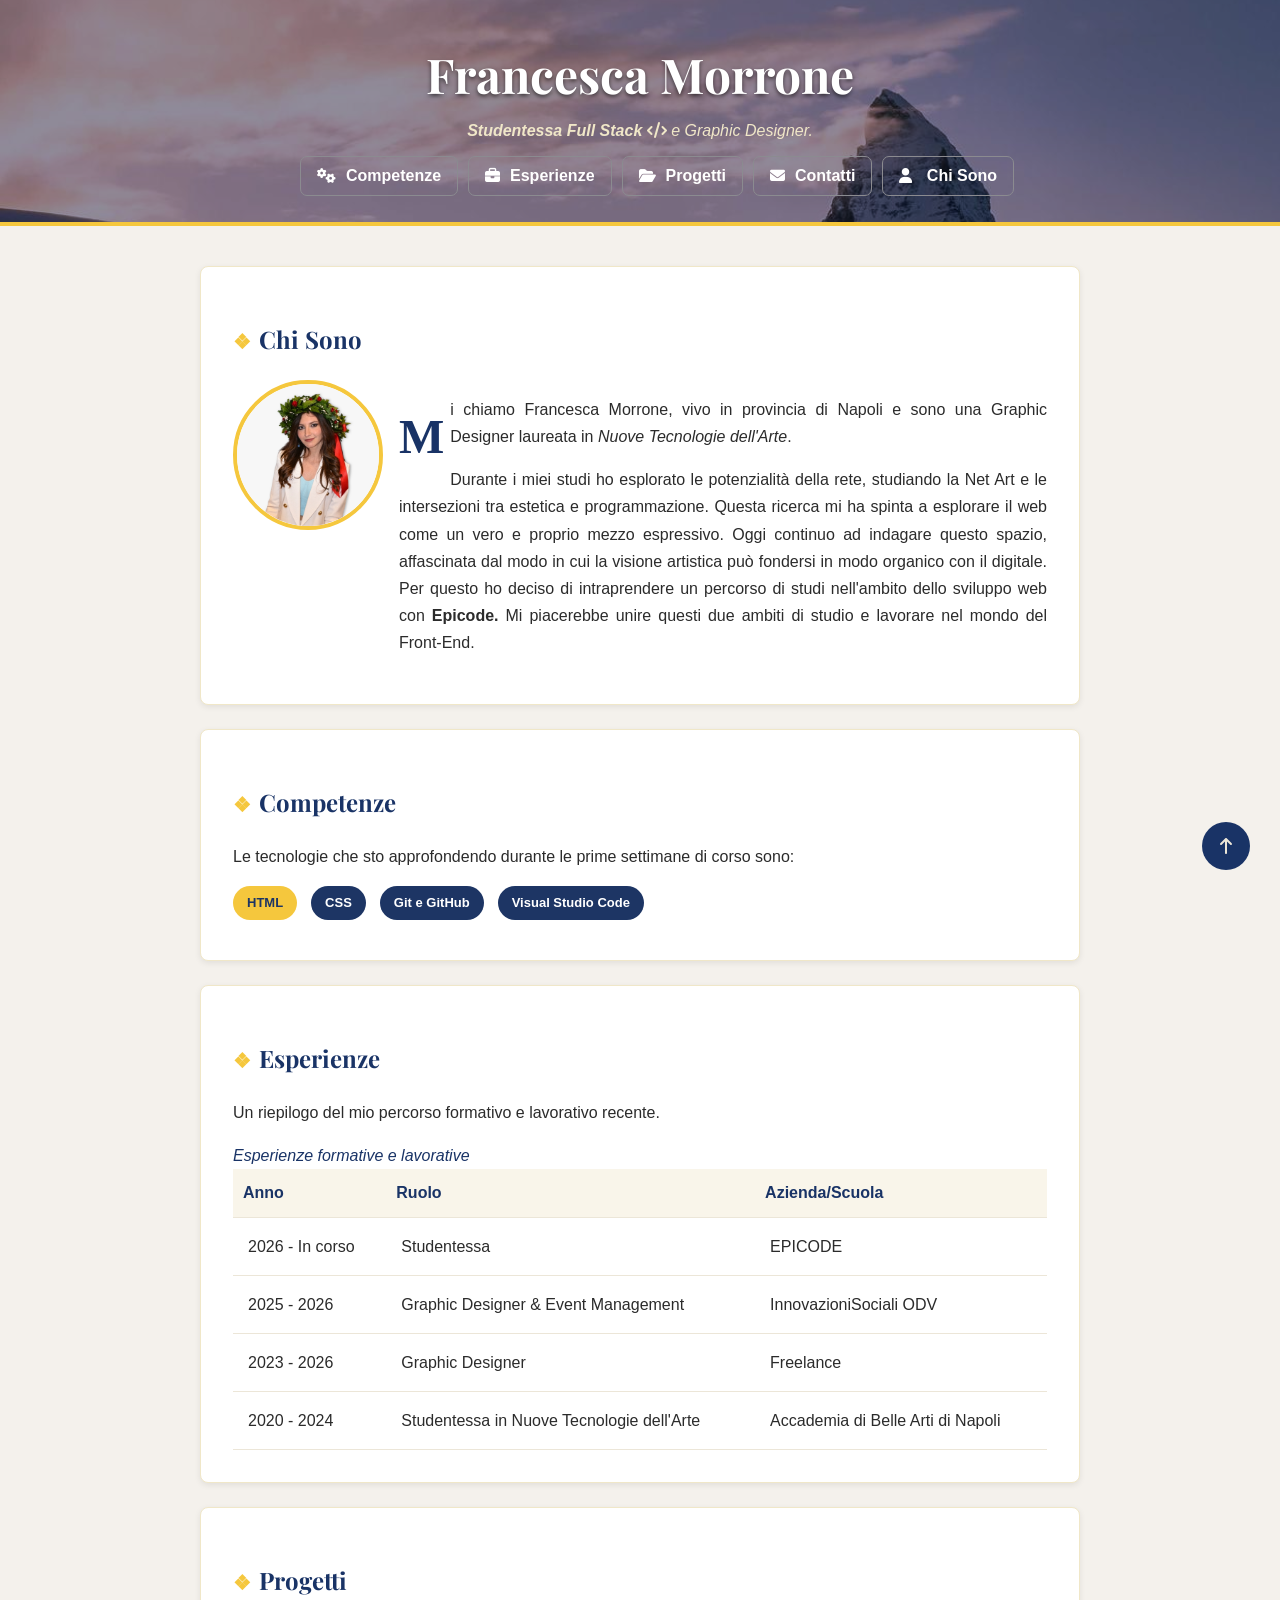
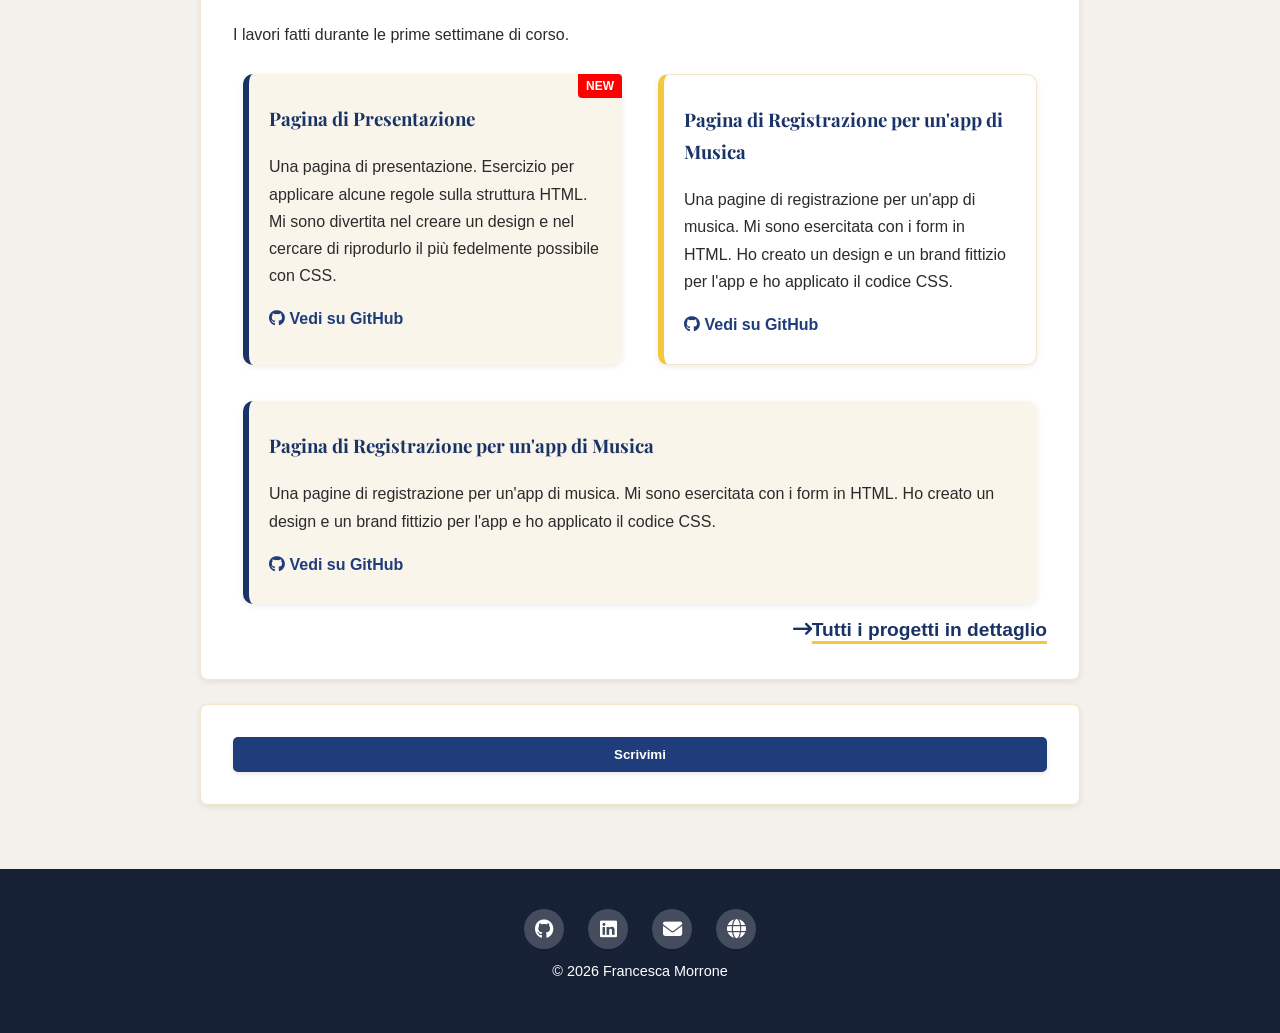
==== commit ccb5726f: "aggiunte animazioni e sezione reduced motion" ====
--- a/index.html
+++ b/index.html
@@ -61,7 +61,7 @@
             <h2>Competenze</h2>
             <p>Le tecnologie che sto approfondendo durante le prime settimane di corso sono:</p>
             <div class="skill-list">
-                <input type="checkbox" id="checkbox-html">
+                <input type="checkbox" id="checkbox-html" checked>
                 <label for="checkbox-html">HTML</label>
                 <input type="checkbox" id="checkbox-css">
                 <label for="checkbox-css">CSS</label>
--- a/assets/CSS/style.css
+++ b/assets/CSS/style.css
@@ -53,6 +53,20 @@
     justify-content: center;
     align-items: center;
     text-decoration: none;
+}
+
+.back-to-top:hover {
+    animation: pulse-ring 2.2s ease-out infinite;
+    transform: scale(1.08);
+}
+
+@keyframes pulse-ring {
+    0% {
+        box-shadow: 0 4px 12px rgba(0,0,0,0.2), 0 0 0 6px rgba(34,76,161,0.6);
+    }
+    100% {
+        box-shadow: 0 4px 12px rgba(0,0,0,0.2), 0 0 0 6px rgba(34,76,161,0);
+    }
 }
 
 /* form modale */
@@ -97,6 +111,30 @@
     display: none;
 }
 
+@keyframes overlay-in { 
+    from { opacity: 0; } 
+    to { opacity: 1; } 
+}
+
+@keyframes modal-in { 
+    from { 
+        opacity: 0; 
+        transform: translate(-50%, -40%); 
+    } 
+    to { 
+        opacity: 1; 
+        transform: translate(-50%, -50%); 
+    } 
+}
+
+.overlay:not([hidden]) {
+    animation: overlay-in 0.3s ease-out;
+}
+
+.overlay:not([hidden]) .modal {
+    animation: modal-in 0.3s ease-out;
+}
+
 .close {
     position: absolute;
     top: 15px;
@@ -148,6 +186,10 @@
     z-index: 100;
 }
 
+nav ul li:first-child {
+    order: 99;
+}
+
 #site-header h1 {
     font-size: clamp(1.5rem,
             4vw,
@@ -179,11 +221,13 @@
     padding: 10px 16px;
     border-radius: 7px;
     display: inline-block;
+    transition: background-color 200ms ease, color 200ms ease, transform 200ms ease;
 }
 
 nav a:hover {
     background-color: hsl(45, 90%, 60%);
     color: #193366;
+    transform: translateY(-2px);
 }
 
 #site-header nav li {
@@ -247,6 +291,11 @@
     border-radius: 50%;
     display: block;
     margin: 0 auto;
+    transition: transform 300ms ease;
+}
+
+.avatar:hover {
+    transform: scale(1.05) rotate(-2deg);
 }
 
 
@@ -288,6 +337,12 @@
         margin-right: 6px;
         margin-bottom: 8px;
         cursor: pointer;
+        transition: transform 150ms ease, background-color 150ms ease;
+    }
+
+    #competenze label:hover {
+        transform: translateY(-2px);
+        background-color: hsl(220, 60%, 40%);
     }
 
     /* Stile per l'etichetta quando la checkbox è selezionata */
@@ -297,6 +352,14 @@
     }
 
 /* sezione esperienze */
+.table-wrapper {
+    overflow-x: auto;
+}
+
+table {
+    min-width: 480px;
+}
+
 table,
 #esperienza {
     width: 100%;
@@ -345,6 +408,13 @@
 .card-progetto {
    flex: 1 1 260px;
    position: relative;
+   box-shadow: 0 2px 6px rgba(0, 0, 0, 0.08);
+   transition: transform 200ms ease-out, box-shadow 200ms ease-out;
+}
+
+.card-progetto:hover {
+    transform: translateY(-4px);
+    box-shadow: 0 10px 10px rgba(0, 0, 0, 0.08);
 }
 
 .projects-grid div:first-of-type h3::after {
@@ -361,6 +431,21 @@
     right: 0;
 }
 
+.projects-grid div:first-of-type h3:hover::after {
+    animation: pulse-badge 2s ease-in-out infinite;
+    transform-origin: top-right;
+}
+
+@keyframes pulse-badge {
+    0%,
+    100% {
+        transform: :scale(1);
+    }
+    50% {
+        transform: scale(1.08);
+    }
+}
+
 #other-projects {
     display: block;
     text-align: right;
@@ -388,7 +473,6 @@
 
 .projects-grid div:nth-of-type(even) {
     background-color: #fff;
-    box-shadow: 0 2px 6px rgba(0, 0, 0, 0.08);
     border: 1px solid #F0E7C8;
     border-radius: 10px;
     padding: 10px 20px;
@@ -477,7 +561,6 @@
     height: 40px;
     line-height: 40px;
     text-align: center;
-
     text-decoration: none;
 }
 
@@ -486,19 +569,9 @@
     color: #172136;
 }
 
-
 footer {
     padding: 40px 20px;
 }
-
-.table-wrapper {
-    overflow-x: auto;
-}
-
-table {
-    min-width: 480px;
-}
-
 
 
 @media (min-width: 768px) {
@@ -528,4 +601,12 @@
     .modal form button {
         width: 100%;
     }
-}
+
+    @media (prefers-reduced-motion: reduce) {
+        *, *::before, *::after {
+            animation-duration: 0.01ms !important;
+            animation-iteration-count: 1 !important;
+            transition-duration: 0.01ms !important;
+        }
+    }
+}
